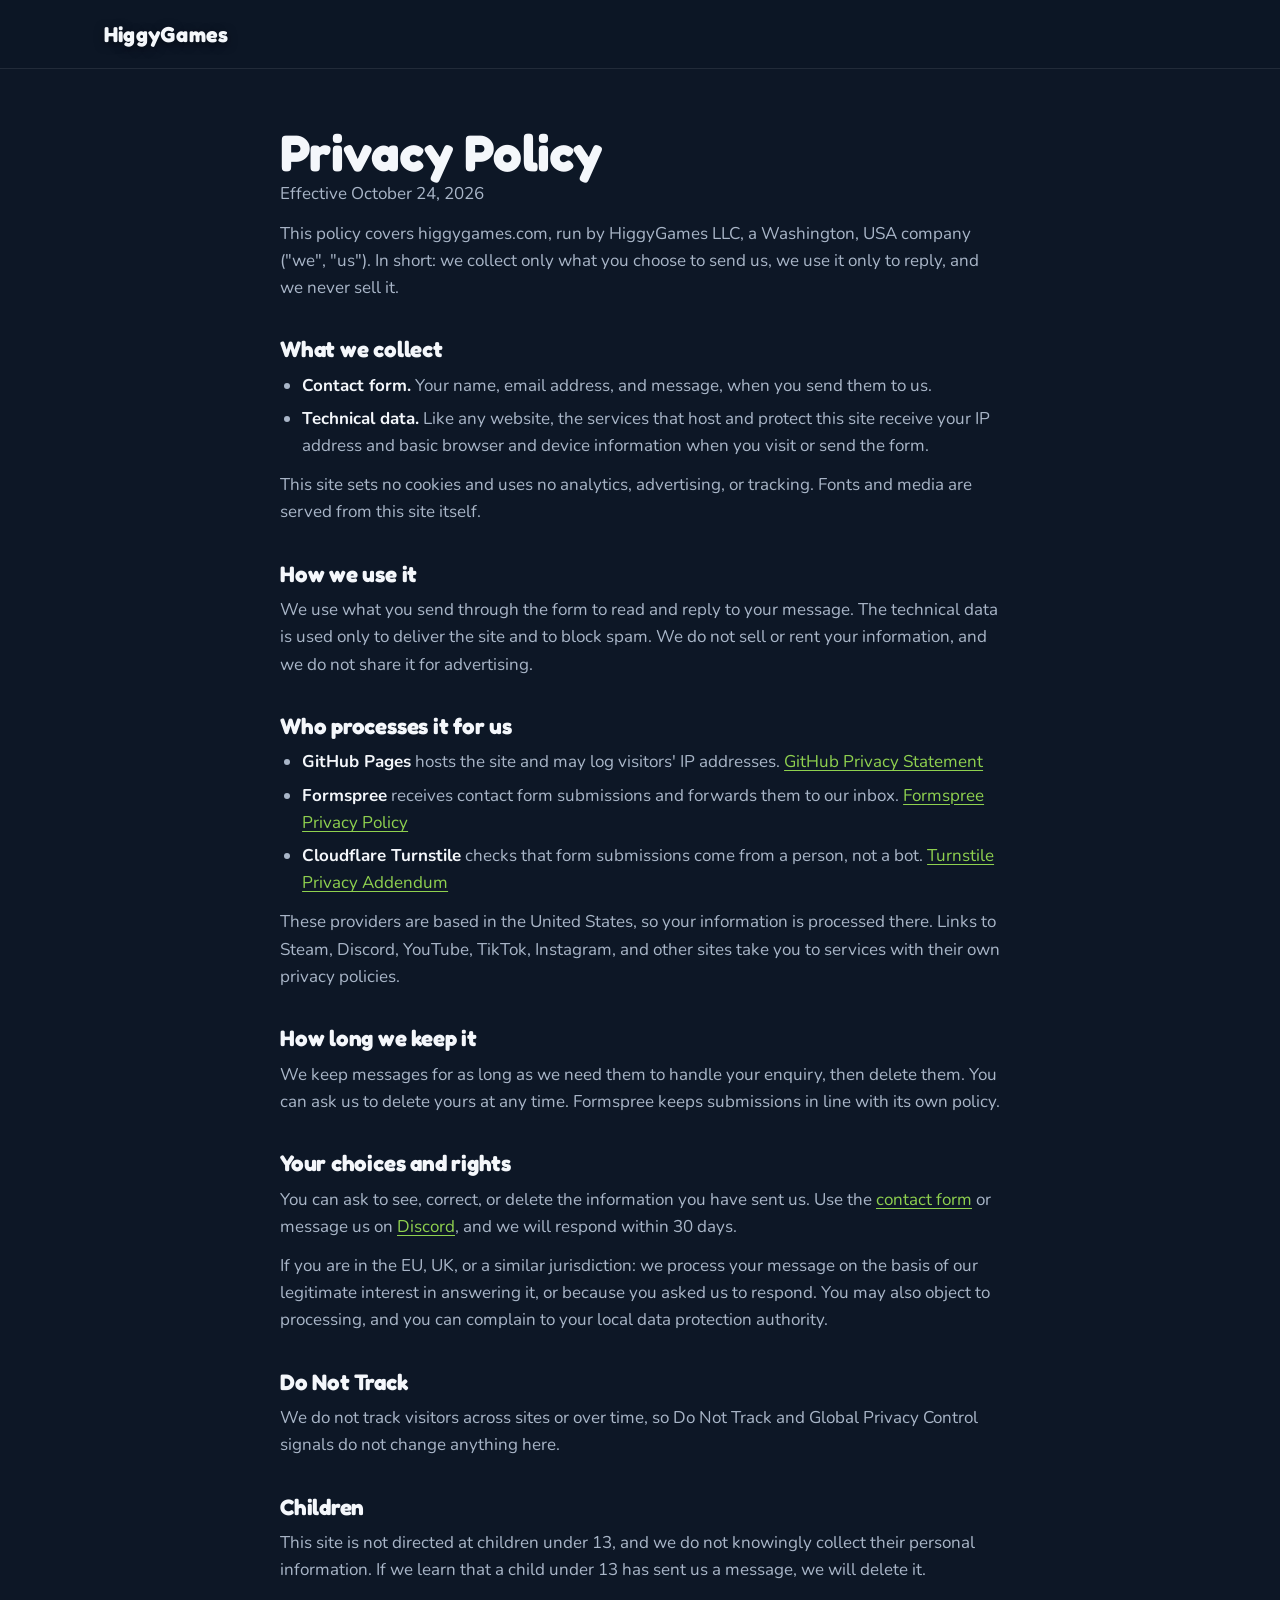
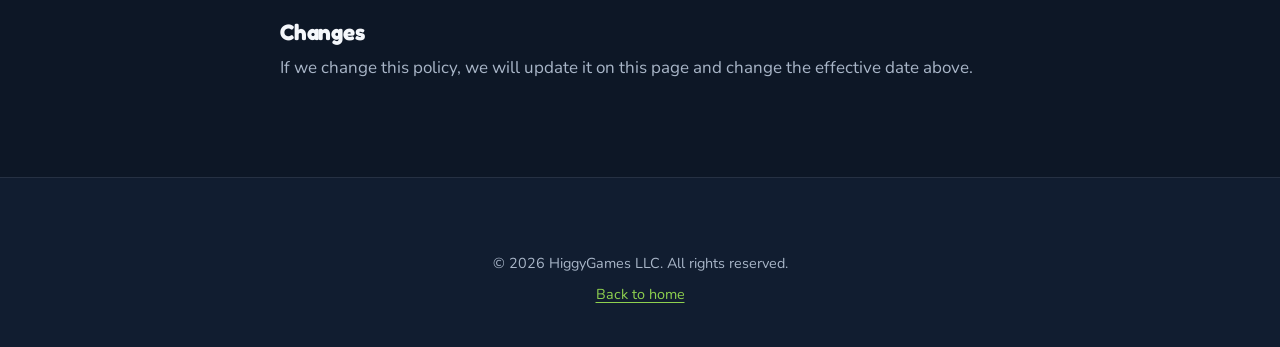
==== privacy.html @ 45ebd73a "Add privacy policy page; self-host fonts; add hero pause button" ====
<!DOCTYPE html>
<html lang="en">
<head>
	<meta charset="utf-8">
	<meta name="viewport" content="width=device-width, initial-scale=1">
	<meta name="color-scheme" content="dark">
	<title>Privacy Policy · HiggyGames</title>
	<meta name="description" content="How HiggyGames LLC handles the information you share through higgygames.com.">
	<link rel="icon" type="image/png" href="assets/images/favicon.png">
	<link rel="apple-touch-icon" href="assets/images/apple-touch-icon.png">
	<link rel="stylesheet" href="css/style.css?v=9">
</head>
<body>

	<a class="skip-link" href="#policy">Skip to content</a>

	<header class="topbar is-solid">
		<div class="topbar__inner">
			<a class="wordmark" href="./" aria-label="HiggyGames home">
				<span>HiggyGames</span>
			</a>
		</div>
	</header>

	<main class="section legal" id="policy">
		<div class="section__inner section__inner--narrow">
			<h1>Privacy Policy</h1>
			<p>Effective October 24, 2026</p>

			<p>This policy covers higgygames.com, run by HiggyGames LLC, a Washington, USA company ("we", "us"). In short: we collect only what you choose to send us, we use it only to reply, and we never sell it.</p>

			<h2>What we collect</h2>
			<ul>
				<li><strong>Contact form.</strong> Your name, email address, and message, when you send them to us.</li>
				<li><strong>Technical data.</strong> Like any website, the services that host and protect this site receive your IP address and basic browser and device information when you visit or send the form.</li>
			</ul>
			<p>This site sets no cookies and uses no analytics, advertising, or tracking. Fonts and media are served from this site itself.</p>

			<h2>How we use it</h2>
			<p>We use what you send through the form to read and reply to your message. The technical data is used only to deliver the site and to block spam. We do not sell or rent your information, and we do not share it for advertising.</p>

			<h2>Who processes it for us</h2>
			<ul>
				<li><strong>GitHub Pages</strong> hosts the site and may log visitors' IP addresses. <a href="https://docs.github.com/en/site-policy/privacy-policies/github-general-privacy-statement">GitHub Privacy Statement</a></li>
				<li><strong>Formspree</strong> receives contact form submissions and forwards them to our inbox. <a href="https://formspree.io/legal/privacy-policy">Formspree Privacy Policy</a></li>
				<li><strong>Cloudflare Turnstile</strong> checks that form submissions come from a person, not a bot. <a href="https://www.cloudflare.com/turnstile-privacy-policy/">Turnstile Privacy Addendum</a></li>
			</ul>
			<p>These providers are based in the United States, so your information is processed there. Links to Steam, Discord, YouTube, TikTok, Instagram, and other sites take you to services with their own privacy policies.</p>

			<h2>How long we keep it</h2>
			<p>We keep messages for as long as we need them to handle your enquiry, then delete them. You can ask us to delete yours at any time. Formspree keeps submissions in line with its own policy.</p>

			<h2>Your choices and rights</h2>
			<p>You can ask to see, correct, or delete the information you have sent us. Use the <a href="./#contact">contact form</a> or message us on <a href="https://discord.gg/F5QmDP3Kx4">Discord</a>, and we will respond within 30 days.</p>
			<p>If you are in the EU, UK, or a similar jurisdiction: we process your message on the basis of our legitimate interest in answering it, or because you asked us to respond. You may also object to processing, and you can complain to your local data protection authority.</p>

			<h2>Do Not Track</h2>
			<p>We do not track visitors across sites or over time, so Do Not Track and Global Privacy Control signals do not change anything here.</p>

			<h2>Children</h2>
			<p>This site is not directed at children under 13, and we do not knowingly collect their personal information. If we learn that a child under 13 has sent us a message, we will delete it.</p>

			<h2>Changes</h2>
			<p>If we change this policy, we will update it on this page and change the effective date above.</p>
		</div>
	</main>

	<footer class="footer">
		<div class="footer__inner">
			<p class="footer__copy">&copy; 2026 HiggyGames LLC. All rights reserved.</p>
			<p class="footer__links"><a href="./">Back to home</a></p>
		</div>
	</footer>

</body>
</html>
---- css/style.css ----
/* ==========================================================================
   HiggyGames — site styles
   Palette pulled from the Disc-yphus screenshots: twilight-blue backdrop,
   watermelon-red accent, meadow-green secondary.
   ========================================================================== */

/* Self-hosted so visitors' IPs never go to Google. Variable fonts, Latin subset. */
@font-face { font-family: "Fredoka"; font-style: normal; font-weight: 300 700; font-display: swap; src: url("../assets/fonts/fredoka.woff2") format("woff2"); }
@font-face { font-family: "Nunito"; font-style: normal; font-weight: 200 1000; font-display: swap; src: url("../assets/fonts/nunito.woff2") format("woff2"); }
@font-face { font-family: "Nunito"; font-style: italic; font-weight: 200 1000; font-display: swap; src: url("../assets/fonts/nunito-italic.woff2") format("woff2"); }

:root {
	--bg: #0d1726;
	--bg-alt: #111d30;
	--surface: #172741;
	--line: rgba(255, 255, 255, 0.09);
	--text: #f4f7fb;
	--muted: #a9b6c8;
	--accent: #ff5470;
	--accent-strong: #ff2f52;
	--accent-2: #8fd14f;
	--sky: #5fc4ff;

	--font-display: "Fredoka", "Nunito", system-ui, sans-serif;
	--font-body: "Nunito", system-ui, -apple-system, "Segoe UI", sans-serif;

	--radius: 14px;
	--radius-lg: 22px;
	--shadow: 0 18px 50px rgba(0, 0, 0, 0.45);
	--topbar-h: 68px;
	--max: 1120px;
	--ease: cubic-bezier(0.22, 1, 0.36, 1);
}

/* ---------- Reset-ish ---------- */
*, *::before, *::after { box-sizing: border-box; }
html { scroll-behavior: smooth; -webkit-text-size-adjust: 100%; }
body {
	margin: 0;
	background: var(--bg);
	color: var(--text);
	font-family: var(--font-body);
	font-size: 17px;
	line-height: 1.6;
	overflow-x: hidden;
}
img, svg, video { display: block; max-width: 100%; }
a { color: inherit; }
h1, h2, h3 { font-family: var(--font-display); line-height: 1.1; margin: 0; letter-spacing: -0.01em; }
p { margin: 0; }
ul { margin: 0; padding: 0; list-style: none; }
button, input, textarea { font: inherit; color: inherit; }

.sr-only {
	position: absolute; width: 1px; height: 1px; padding: 0; margin: -1px;
	overflow: hidden; clip: rect(0 0 0 0); white-space: nowrap; border: 0;
}
.skip-link {
	position: absolute; top: -100px; left: 16px; z-index: 200;
	padding: 10px 14px; background: var(--accent); color: #fff; border-radius: 8px;
	text-decoration: none; font-weight: 700;
}
.skip-link:focus { top: 12px; }

/* ---------- Top bar ---------- */
.topbar {
	position: fixed; inset: 0 0 auto 0; z-index: 100;
	height: var(--topbar-h);
	transition: background 0.35s var(--ease), box-shadow 0.35s var(--ease), backdrop-filter 0.35s;
}
.topbar.is-solid {
	background: rgba(13, 23, 38, 0.82);
	backdrop-filter: blur(12px);
	-webkit-backdrop-filter: blur(12px);
	box-shadow: 0 1px 0 var(--line);
}
.topbar__inner {
	max-width: var(--max); height: 100%; margin: 0 auto; padding: 0 24px;
	display: flex; align-items: center; justify-content: space-between; gap: 16px;
}
.wordmark {
	display: inline-flex; align-items: center; gap: 10px;
	font-family: var(--font-display); font-weight: 700; font-size: 1.35rem;
	text-decoration: none; letter-spacing: 0.01em;
	text-shadow: 0 2px 10px rgba(0, 0, 0, 0.5);
}

.nav { display: flex; gap: 6px; }
.nav a {
	padding: 8px 14px; border-radius: 999px;
	text-decoration: none; font-weight: 700; font-size: 0.95rem;
	color: rgba(255, 255, 255, 0.85);
	text-shadow: 0 1px 6px rgba(0, 0, 0, 0.5);
	transition: background 0.2s, color 0.2s;
}
.nav a:hover { background: rgba(255, 255, 255, 0.1); color: #fff; }
.nav a.is-active { color: #fff; background: rgba(255, 84, 112, 0.22); }

.nav-toggle {
	display: none; flex-direction: column; justify-content: center; gap: 5px;
	width: 44px; height: 44px; padding: 0; border: 0; border-radius: 10px;
	background: rgba(255, 255, 255, 0.08); cursor: pointer;
}
.nav-toggle span {
	display: block; width: 22px; height: 2px; margin: 0 auto; background: #fff; border-radius: 2px;
	transition: transform 0.25s var(--ease), opacity 0.2s;
}
.nav-toggle[aria-expanded="true"] span:nth-child(1) { transform: translateY(7px) rotate(45deg); }
.nav-toggle[aria-expanded="true"] span:nth-child(2) { opacity: 0; }
.nav-toggle[aria-expanded="true"] span:nth-child(3) { transform: translateY(-7px) rotate(-45deg); }

/* ---------- Buttons ---------- */
.btn {
	display: inline-flex; align-items: center; justify-content: center; gap: 10px;
	min-height: 50px; padding: 0 26px; border-radius: 999px;
	font-family: var(--font-display); font-weight: 600; font-size: 1.05rem; letter-spacing: 0.01em;
	text-decoration: none; cursor: pointer; border: 2px solid transparent;
	transition: transform 0.2s var(--ease), background 0.2s, border-color 0.2s, box-shadow 0.2s;
}
.btn svg { width: 22px; height: 22px; fill: currentColor; }
.btn:hover { transform: translateY(-2px); }
.btn:active { transform: translateY(0); }
.btn--primary {
	background: var(--accent); color: #fff;
	box-shadow: 0 10px 30px rgba(255, 84, 112, 0.35);
}
.btn--primary:hover { background: var(--accent-strong); box-shadow: 0 14px 34px rgba(255, 84, 112, 0.45); }
/* "Coming soon..." bubble shown at the pointer when an unset Steam button is clicked (js/main.js). */
.coming-soon {
	position: fixed;
	z-index: 1000;
	transform: translate(-50%, -140%);
	padding: 6px 14px;
	border-radius: 999px;
	border: 1px solid var(--line);
	background: var(--surface);
	color: var(--text);
	font-weight: 700;
	font-size: 0.9rem;
	white-space: nowrap;
	box-shadow: var(--shadow);
	pointer-events: none;
	animation: coming-soon 1.4s var(--ease) forwards;
}
@keyframes coming-soon {
	0% { opacity: 0; }
	15%, 70% { opacity: 1; }
	100% { opacity: 0; }
}

/* Steam-branded call to action: Steam's navy gradient with its light-blue glow. */
.btn--steam {
	padding-left: 18px; gap: 12px;
	background: linear-gradient(160deg, #2a475e 0%, #1b2838 60%, #171a21 100%); color: #fff;
	border-color: rgba(102, 192, 244, 0.35);
	box-shadow: 0 10px 30px rgba(0, 0, 0, 0.4);
}
.btn--steam svg { width: 32px; height: 32px; }
.btn--steam:hover {
	background: linear-gradient(160deg, #35597a 0%, #22334a 60%, #1b2838 100%);
	border-color: rgba(102, 192, 244, 0.7);
	box-shadow: 0 14px 34px rgba(102, 192, 244, 0.25);
}
.btn--ghost {
	background: rgba(255, 255, 255, 0.08); color: #fff;
	border-color: rgba(255, 255, 255, 0.28);
	backdrop-filter: blur(6px); -webkit-backdrop-filter: blur(6px);
}
.btn--ghost:hover { background: rgba(255, 255, 255, 0.16); border-color: rgba(255, 255, 255, 0.5); }

.icon-btn {
	display: inline-flex; align-items: center; justify-content: center;
	width: 46px; height: 46px; border-radius: 26%;
	background: #fff; color: var(--bg);
	box-shadow: 0 6px 18px rgba(0, 0, 0, 0.35);
	transition: transform 0.2s var(--ease);
}
.icon-btn svg { width: 26px; height: 26px; fill: currentColor; }
.icon-btn:hover { transform: scale(1.08); }

/* ---------- Hero ---------- */
.hero {
	position: relative; isolation: isolate;
	min-height: 100vh; min-height: 100svh;
	display: grid; place-items: center;
	padding: calc(var(--topbar-h) + 40px) 24px 96px;
	text-align: center; overflow: hidden;
}
.hero__media {
	position: absolute; inset: 0; z-index: -2;
	background: var(--bg) url("../assets/images/hero.jpg") center 45% / cover no-repeat;
	animation: hero-drift 28s ease-in-out infinite alternate;
	transform-origin: 45% 60%;
}
.hero__video { position: absolute; inset: 0; width: 100%; height: 100%; object-fit: cover; }
.hero::after {
	/* Legibility overlay: darkens the top for the nav, fades into the page colour at the bottom. */
	content: ""; position: absolute; inset: 0; z-index: -1; pointer-events: none;
	background:
		linear-gradient(to bottom, rgba(13, 23, 38, 0.55) 0%, rgba(13, 23, 38, 0.05) 30%, rgba(13, 23, 38, 0.15) 60%, var(--bg) 100%),
		radial-gradient(60% 50% at 50% 55%, rgba(0, 0, 0, 0.35), transparent 70%);
}
@keyframes hero-drift {
	from { transform: scale(1); }
	to   { transform: scale(1.08); }
}

.hero__content { max-width: 820px; }
.hero__eyebrow {
	display: inline-block; margin-bottom: 18px; padding: 6px 14px; border-radius: 999px;
	background: rgba(13, 23, 38, 0.55); border: 1px solid rgba(255, 255, 255, 0.2);
	font-weight: 700; font-size: 0.8rem; letter-spacing: 0.14em; text-transform: uppercase;
	backdrop-filter: blur(6px); -webkit-backdrop-filter: blur(6px);
}
.hero__title {
	font-size: clamp(3.4rem, 11vw, 7.5rem); font-weight: 700; letter-spacing: -0.03em;
	color: #fff; text-shadow: 0 4px 0 rgba(0, 0, 0, 0.12), 0 12px 40px rgba(0, 0, 0, 0.55);
}
.hero__tagline {
	margin-top: 14px; font-size: clamp(1.1rem, 2.4vw, 1.45rem); font-weight: 600;
	color: rgba(255, 255, 255, 0.95); text-shadow: 0 2px 14px rgba(0, 0, 0, 0.6);
}
.hero__actions { display: flex; flex-wrap: wrap; justify-content: center; gap: 14px; margin-top: 34px; }

.hero__scroll {
	position: absolute; bottom: 28px; left: 50%; transform: translateX(-50%);
	width: 28px; height: 46px; border: 2px solid rgba(255, 255, 255, 0.55); border-radius: 999px;
	display: grid; justify-content: center; align-content: start; padding-top: 8px;
}
.hero__scroll span {
	width: 4px; height: 8px; border-radius: 2px; background: #fff;
	animation: scroll-hint 1.8s ease-in-out infinite;
}
/* Pause/play for the moving background (WCAG 2.2.2). */
.hero__pause {
	position: absolute; right: 20px; bottom: 28px;
	display: grid; place-items: center; width: 44px; height: 44px; padding: 0;
	border: 1px solid rgba(255, 255, 255, 0.3); border-radius: 50%;
	background: rgba(13, 23, 38, 0.55); color: #fff; cursor: pointer;
	backdrop-filter: blur(6px); -webkit-backdrop-filter: blur(6px);
}
.hero__pause svg { width: 18px; height: 18px; fill: currentColor; }
.hero__pause .icon-play, .hero.is-paused .hero__pause .icon-pause { display: none; }
.hero.is-paused .hero__pause .icon-play { display: block; }
.hero.is-paused .hero__media { animation-play-state: paused; }

@keyframes scroll-hint {
	0%   { transform: translateY(0); opacity: 1; }
	70%  { transform: translateY(16px); opacity: 0; }
	100% { transform: translateY(0); opacity: 0; }
}

/* ---------- Sections ---------- */
.section { padding: 96px 24px; scroll-margin-top: var(--topbar-h); }
.section--alt { background: var(--bg-alt); border-top: 1px solid var(--line); border-bottom: 1px solid var(--line); }
.section__inner { max-width: var(--max); margin: 0 auto; }
.section__inner--narrow { max-width: 720px; }
.section__head { text-align: center; margin-bottom: 48px; }
.section__head h2 {
	font-size: clamp(2.2rem, 5vw, 3.2rem); font-weight: 700;
	position: relative; display: inline-block; padding-bottom: 14px;
}
.section__head h2::after {
	content: ""; position: absolute; left: 50%; bottom: 0; width: 56px; height: 4px; border-radius: 2px;
	transform: translateX(-50%);
	background: linear-gradient(90deg, var(--accent), var(--accent-2));
}
.section__head p { margin-top: 12px; color: var(--muted); font-size: 1.1rem; }

/* ---------- Games ---------- */
.games { display: grid; gap: 32px; }
.game {
	display: grid; grid-template-columns: 1.15fr 1fr; gap: 0;
	background: var(--surface); border: 1px solid var(--line); border-radius: var(--radius-lg);
	overflow: hidden; box-shadow: var(--shadow);
}
.game__media { display: block; position: relative; overflow: hidden; background: #000; }
.game__media img {
	width: 100%; height: 100%; object-fit: cover; aspect-ratio: 16 / 9;
	transition: transform 0.6s var(--ease);
}
.game__media:hover img { transform: scale(1.04); }
.game__body { padding: 36px; display: flex; flex-direction: column; gap: 14px; justify-content: center; }
.game__title { font-size: 2rem; font-weight: 700; }
.game__meta { color: var(--accent-2); font-weight: 700; font-size: 0.9rem; letter-spacing: 0.04em; text-transform: uppercase; }
.game__desc { color: var(--muted); }
.game__pills { display: flex; flex-wrap: wrap; gap: 8px; }
.game__pills li {
	padding: 6px 12px; border-radius: 999px; font-size: 0.85rem; font-weight: 700;
	background: rgba(255, 255, 255, 0.06); border: 1px solid var(--line);
}
.game__links { display: flex; gap: 12px; margin-top: 6px; }

/* ---------- About ---------- */
.about__blurb {
	max-width: 640px; margin: -16px auto 48px; text-align: center;
	font-size: 1.15rem; color: var(--muted);
}
.team { display: flex; flex-wrap: wrap; justify-content: center; gap: 40px; }
.member { text-align: center; width: 260px; }
.member__photo {
	width: 200px; height: 200px; margin: 0 auto 18px; border-radius: 50%; object-fit: cover;
	border: 4px solid var(--surface); box-shadow: 0 0 0 3px var(--accent), var(--shadow);
}
.member__name { font-size: 1.4rem; font-weight: 600; }
.member__role { color: var(--muted); margin-top: 4px; font-weight: 600; }

/* ---------- Contact ---------- */
.section__head p a { color: var(--accent-2); text-underline-offset: 3px; }
.section__head p a:hover { color: var(--text); }
.form { display: grid; gap: 14px; }
.cf-turnstile:empty { display: none; } /* no gap until the Turnstile widget has rendered */
.form__row { display: grid; grid-template-columns: 1fr 1fr; gap: 14px; }
.form input, .form textarea {
	width: 100%; padding: 14px 16px; border-radius: var(--radius);
	background: var(--surface); border: 1px solid var(--line); color: var(--text);
	transition: border-color 0.2s, box-shadow 0.2s;
}
.form textarea { resize: vertical; min-height: 150px; }
.form input::placeholder, .form textarea::placeholder { color: rgba(169, 182, 200, 0.8); }
.form input:focus, .form textarea:focus {
	outline: none; border-color: var(--accent);
	box-shadow: 0 0 0 4px rgba(255, 84, 112, 0.2);
}
.form__actions { display: flex; align-items: center; flex-wrap: wrap; gap: 16px; margin-top: 4px; }
.form__status { color: var(--muted); font-weight: 600; min-height: 1.5em; }
.form__status.is-ok { color: var(--accent-2); }
.form__status.is-error { color: var(--accent); }
.form__note { color: var(--muted); font-size: 0.9rem; }
.form__note a, .footer__links a, .legal a { color: var(--accent-2); text-underline-offset: 3px; }

/* ---------- Privacy page ---------- */
.legal { padding-top: calc(var(--topbar-h) + 56px); }
.legal h1 { font-size: clamp(2.2rem, 5vw, 3.2rem); }
.legal h2 { font-size: 1.4rem; margin: 36px 0 10px; }
.legal p, .legal li { color: var(--muted); }
.legal p + p, .legal p + ul, .legal ul + p { margin-top: 12px; }
.legal ul { list-style: disc; padding-left: 1.3em; }
.legal li + li { margin-top: 6px; }
.legal strong { color: var(--text); }

/* ---------- Footer ---------- */
.footer { border-top: 1px solid var(--line); padding: 48px 24px 40px; background: var(--bg-alt); }
.footer__inner { max-width: var(--max); margin: 0 auto; text-align: center; }
.socials { display: flex; flex-wrap: wrap; justify-content: center; gap: 14px; }
.socials a {
	display: inline-flex; align-items: center; justify-content: center;
	width: 52px; height: 52px; border-radius: 26%;
	background: #fff; color: var(--bg);
	box-shadow: 0 6px 18px rgba(0, 0, 0, 0.35);
	transition: transform 0.2s var(--ease);
}
.socials a svg { width: 30px; height: 30px; fill: currentColor; }
.socials a:hover { transform: translateY(-3px) scale(1.06); }

/* App-icon style: official brand colour as the tile, white glyph on top.
   Applies to the footer row and the game-card Steam button. */
.socials a[data-brand], .icon-btn[data-brand] { color: #fff; }
.socials a[data-brand="steam"],     .icon-btn[data-brand="steam"]     { background: linear-gradient(160deg, #2a475e 0%, #1b2838 60%, #171a21 100%); }
.socials a[data-brand="youtube"],   .icon-btn[data-brand="youtube"]   { background: #fff; color: #ff0000; } /* red logo (with its own play cut-out) on white */
.socials a[data-brand="tiktok"],    .icon-btn[data-brand="tiktok"]    { background: #010101; }
.socials a[data-brand="instagram"], .icon-btn[data-brand="instagram"] { background: radial-gradient(circle at 30% 107%, #fdf497 0%, #fdf497 5%, #fd5949 45%, #d6249f 60%, #285aeb 90%); }
.socials a[data-brand="x"],         .icon-btn[data-brand="x"]         { background: #000000; }
.socials a[data-brand="bluesky"],   .icon-btn[data-brand="bluesky"]   { background: #1185fe; }
.socials a[data-brand="discord"],   .icon-btn[data-brand="discord"]   { background: #5865f2; }
/* TikTok's glyph carries its own cyan/red offset layers. */
.socials a[data-brand="tiktok"] .tt-cyan, .icon-btn[data-brand="tiktok"] .tt-cyan { fill: #25f4ee; }
.socials a[data-brand="tiktok"] .tt-red,  .icon-btn[data-brand="tiktok"] .tt-red  { fill: #fe2c55; }
.socials li[hidden] { display: none; }
/* Compact copy in the top bar; auto margin keeps it next to the wordmark. */
.socials--top { flex-wrap: nowrap; gap: 8px; margin-right: auto; }
.socials--top a { width: 32px; height: 32px; box-shadow: 0 2px 8px rgba(0, 0, 0, 0.35); }
.socials--top a svg { width: 18px; height: 18px; }
.socials--top a:hover { transform: translateY(-2px) scale(1.06); }
.footer__copy { margin-top: 26px; color: var(--muted); font-size: 0.9rem; }
.footer__links { margin-top: 8px; font-size: 0.9rem; }

/* ---------- Reveal on scroll ---------- */
.reveal { opacity: 0; transform: translateY(22px); transition: opacity 0.8s var(--ease), transform 0.8s var(--ease); }
.reveal.is-visible { opacity: 1; transform: none; }

/* ---------- Focus ---------- */
:focus-visible { outline: 3px solid var(--sky); outline-offset: 3px; }

/* ---------- Responsive ---------- */
@media (max-width: 900px) {
	.game { grid-template-columns: 1fr; }
	.game__body { padding: 28px; }
}

@media (max-width: 720px) {
	body { font-size: 16px; }
	.hero__media { background-image: url("../assets/images/hero-mobile.jpg"); background-position: center; }
	.section { padding: 72px 20px; }
	.form__row { grid-template-columns: 1fr; }

	.nav-toggle { display: flex; }
	.nav {
		position: fixed; top: var(--topbar-h); right: 16px; left: 16px;
		flex-direction: column; gap: 4px; padding: 10px;
		background: rgba(13, 23, 38, 0.96); border: 1px solid var(--line); border-radius: var(--radius);
		box-shadow: var(--shadow);
		transform: translateY(-8px); opacity: 0; visibility: hidden;
		transition: transform 0.25s var(--ease), opacity 0.25s, visibility 0.25s;
	}
	.nav.is-open { transform: none; opacity: 1; visibility: visible; }
	.nav a { padding: 14px 16px; text-align: center; font-size: 1.05rem; }
	.socials--top { gap: 6px; }
	.socials--top a { width: 28px; height: 28px; }
	.socials--top a svg { width: 16px; height: 16px; }
}

@media (prefers-reduced-motion: reduce) {
	html { scroll-behavior: auto; }
	.hero__media, .hero__scroll span { animation: none; }
	.hero__pause { display: none; } /* nothing moves, so nothing to pause */
	.reveal { opacity: 1; transform: none; transition: none; }
	.btn, .icon-btn, .socials a, .game__media img { transition: none; }
}
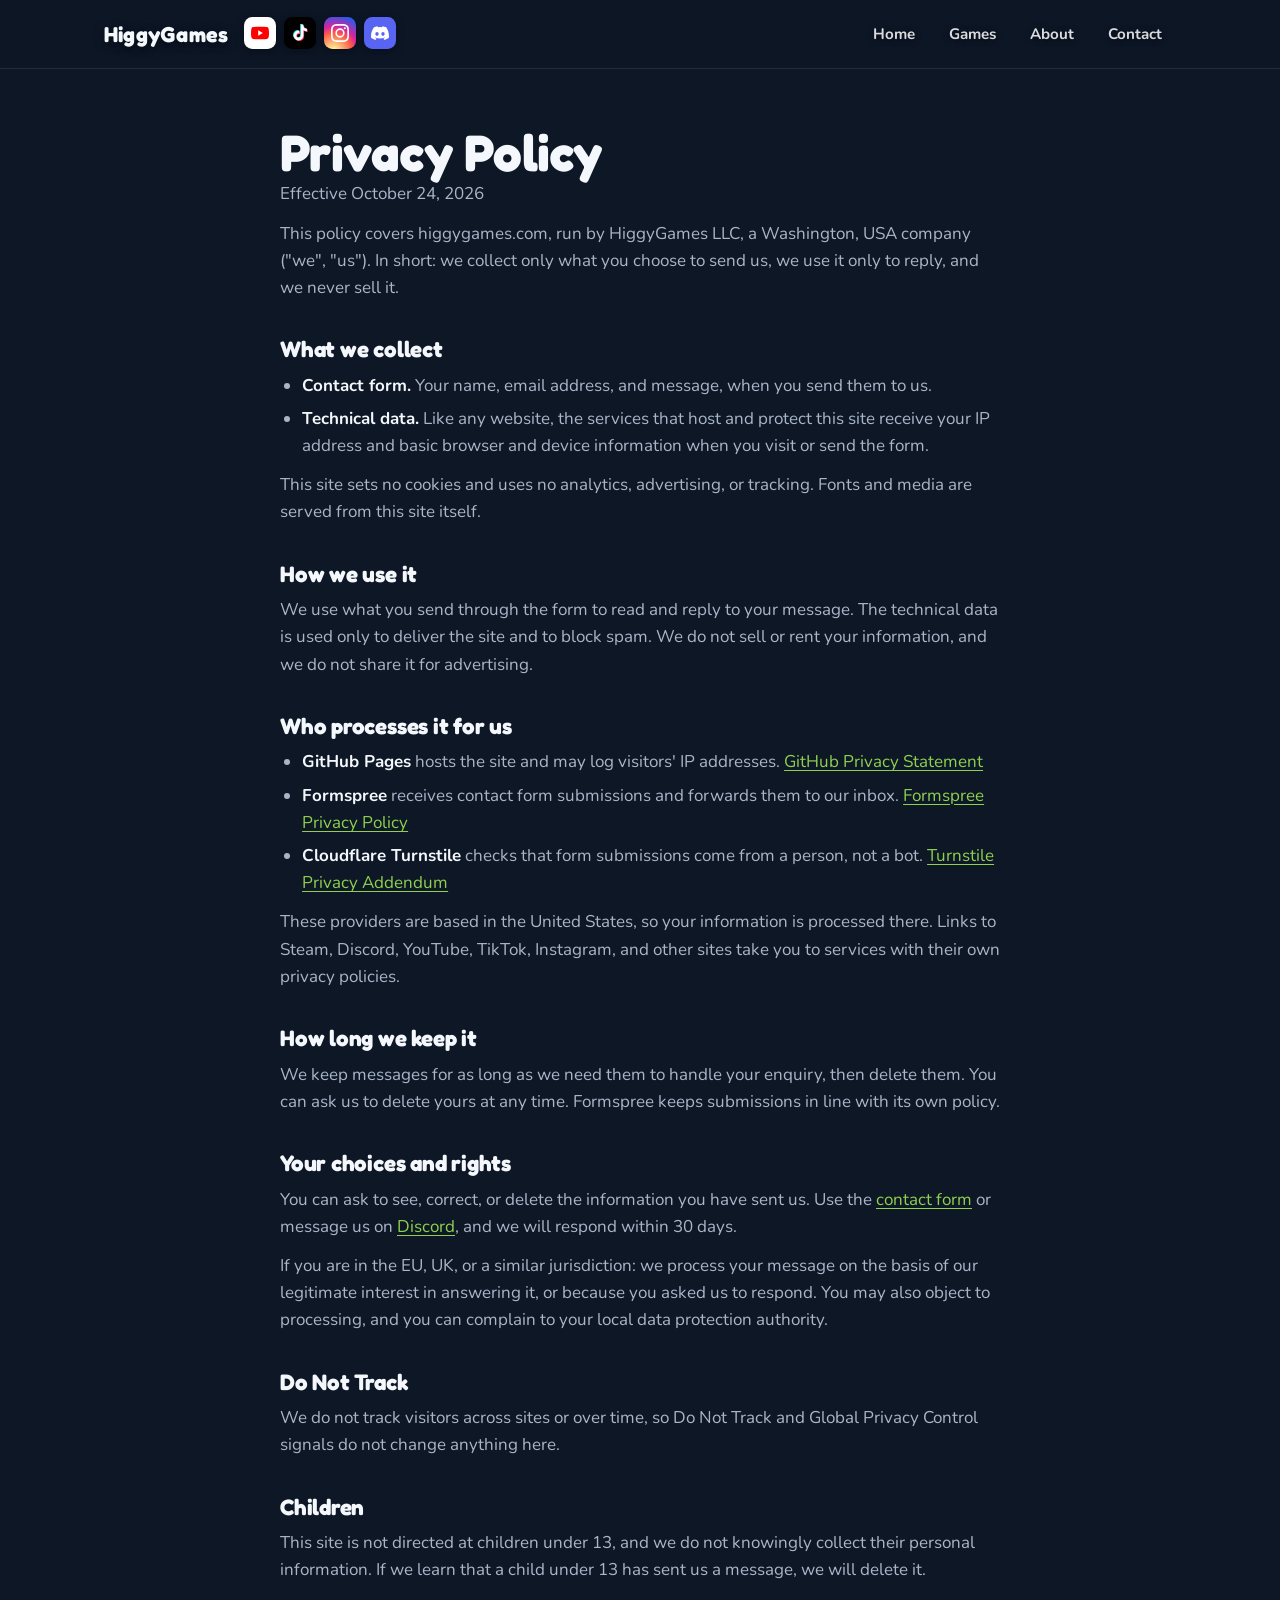
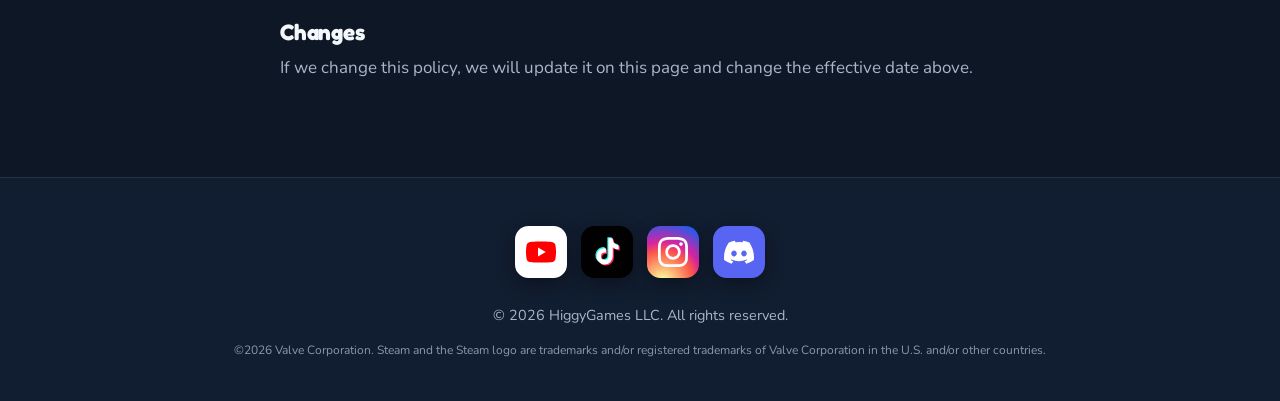
==== commit c1a83399: "Play announce trailer in the hero; add Valve trademark notice; new favicon, Steam logo and game art " ====
--- a/privacy.html
+++ b/privacy.html
@@ -8,17 +8,28 @@
 	<meta name="description" content="How HiggyGames LLC handles the information you share through higgygames.com.">
 	<link rel="icon" type="image/png" href="assets/images/favicon.png">
 	<link rel="apple-touch-icon" href="assets/images/apple-touch-icon.png">
-	<link rel="stylesheet" href="css/style.css?v=9">
+	<link rel="stylesheet" href="css/style.css?v=16">
 </head>
 <body>
 
 	<a class="skip-link" href="#policy">Skip to content</a>
 
-	<header class="topbar is-solid">
+	<header class="topbar is-solid" id="topbar">
 		<div class="topbar__inner">
-			<a class="wordmark" href="./" aria-label="HiggyGames home">
+			<a class="wordmark" href="./#home" aria-label="HiggyGames home">
 				<span>HiggyGames</span>
 			</a>
+
+			<button class="nav-toggle" id="navToggle" aria-expanded="false" aria-controls="siteNav" aria-label="Open menu">
+				<span></span><span></span><span></span>
+			</button>
+
+			<nav class="nav" id="siteNav" aria-label="Primary">
+				<a href="./#home">Home</a>
+				<a href="./#games">Games</a>
+				<a href="./#about">About</a>
+				<a href="./#contact">Contact</a>
+			</nav>
 		</div>
 	</header>
 
@@ -67,10 +78,34 @@
 
 	<footer class="footer">
 		<div class="footer__inner">
+			<ul class="socials" aria-label="Social media">
+				<li><a href="#" data-external data-brand="steam" aria-label="Steam" title="Steam">
+					<img src="assets/images/steam-logo.svg" alt="">
+				</a></li>
+				<li><a href="https://www.youtube.com/@HiggyGamesLLC" data-external data-brand="youtube" aria-label="YouTube" title="YouTube">
+					<svg viewBox="0 0 24 24" aria-hidden="true"><path d="M23.5 6.2a3 3 0 0 0-2.1-2.1C19.5 3.6 12 3.6 12 3.6s-7.5 0-9.4.5A3 3 0 0 0 .5 6.2 31 31 0 0 0 0 12a31 31 0 0 0 .5 5.8 3 3 0 0 0 2.1 2.1c1.9.5 9.4.5 9.4.5s7.5 0 9.4-.5a3 3 0 0 0 2.1-2.1A31 31 0 0 0 24 12a31 31 0 0 0-.5-5.8ZM9.6 15.6V8.4l6.2 3.6-6.2 3.6Z"/></svg>
+				</a></li>
+				<li><a href="https://www.tiktok.com/@higgygames" data-external data-brand="tiktok" aria-label="TikTok" title="TikTok">
+					<svg viewBox="0 0 24 24" aria-hidden="true"><path class="tt-cyan" transform="translate(-0.9 -0.9)" d="M16.6 1h-3.4v14.4a3 3 0 1 1-3-3c.3 0 .6 0 .9.1V9a6.5 6.5 0 1 0 5.5 6.4V8.3a8 8 0 0 0 4.7 1.5V6.4a4.7 4.7 0 0 1-4.7-4.7V1Z"/><path class="tt-red" transform="translate(0.9 0.9)" d="M16.6 1h-3.4v14.4a3 3 0 1 1-3-3c.3 0 .6 0 .9.1V9a6.5 6.5 0 1 0 5.5 6.4V8.3a8 8 0 0 0 4.7 1.5V6.4a4.7 4.7 0 0 1-4.7-4.7V1Z"/><path d="M16.6 1h-3.4v14.4a3 3 0 1 1-3-3c.3 0 .6 0 .9.1V9a6.5 6.5 0 1 0 5.5 6.4V8.3a8 8 0 0 0 4.7 1.5V6.4a4.7 4.7 0 0 1-4.7-4.7V1Z"/></svg>
+				</a></li>
+				<li><a href="https://www.instagram.com/higgygames/" data-external data-brand="instagram" aria-label="Instagram" title="Instagram">
+					<svg viewBox="0 0 24 24" aria-hidden="true"><path d="M12 2.2c3.2 0 3.6 0 4.8.1 3.3.1 4.8 1.7 4.9 4.9.1 1.3.1 1.6.1 4.8s0 3.6-.1 4.8c-.1 3.2-1.7 4.8-4.9 4.9-1.3.1-1.6.1-4.8.1s-3.6 0-4.8-.1c-3.3-.1-4.8-1.7-4.9-4.9C2.2 15.6 2.2 15.2 2.2 12s0-3.6.1-4.8C2.4 3.9 4 2.4 7.2 2.3c1.3-.1 1.6-.1 4.8-.1ZM12 0C8.7 0 8.3 0 7.1.1 2.7.3.3 2.7.1 7.1 0 8.3 0 8.7 0 12s0 3.7.1 4.9c.2 4.4 2.6 6.8 7 7 1.2.1 1.6.1 4.9.1s3.7 0 4.9-.1c4.4-.2 6.8-2.6 7-7 .1-1.2.1-1.6.1-4.9s0-3.7-.1-4.9c-.2-4.4-2.6-6.8-7-7C15.7 0 15.3 0 12 0Zm0 5.8a6.2 6.2 0 1 0 0 12.4 6.2 6.2 0 0 0 0-12.4ZM12 16a4 4 0 1 1 0-8 4 4 0 0 1 0 8Zm6.4-11.8a1.4 1.4 0 1 0 0 2.9 1.4 1.4 0 0 0 0-2.9Z"/></svg>
+				</a></li>
+				<li><a href="#" data-external data-brand="x" aria-label="X" title="X">
+					<svg viewBox="0 0 24 24" aria-hidden="true"><path d="M18.2 2h3.4l-7.4 8.5L23 22h-6.8l-5.3-7-6.1 7H1.4l7.9-9.1L1 2h7l4.8 6.4L18.2 2Zm-1.2 18h1.9L7.1 3.9H5.1L17 20Z"/></svg>
+				</a></li>
+				<li><a href="#" data-external data-brand="bluesky" aria-label="Bluesky" title="Bluesky">
+					<svg viewBox="0 0 24 24" aria-hidden="true"><path d="M5.2 3.1C8 5.2 11 9.4 12 11.7c1-2.3 4-6.5 6.8-8.6 2-1.5 5.2-2.7 5.2 1 0 .8-.4 6.3-.7 7.2-.9 3.1-4.1 3.9-7 3.4 5 .9 6.3 3.7 3.5 6.6-5.2 5.5-7.5-1.4-7.8-3.2-.3 1.8-2.6 8.7-7.8 3.2-2.8-2.9-1.5-5.7 3.5-6.6-2.9.5-6.1-.3-7-3.4C.4 10.4 0 4.9 0 4.1c0-3.7 3.2-2.5 5.2-1Z"/></svg>
+				</a></li>
+				<li><a href="https://discord.gg/F5QmDP3Kx4" data-external data-brand="discord" aria-label="Discord" title="Discord">
+					<svg viewBox="0 0 24 24" aria-hidden="true"><path d="M20.3 4.4A19.8 19.8 0 0 0 15.4 3l-.6 1.2a18.3 18.3 0 0 0-5.5 0L8.6 3a19.7 19.7 0 0 0-4.9 1.5C.5 9.2-.3 13.8.1 18.4a20 20 0 0 0 6 3l1.3-2a12.9 12.9 0 0 1-2-1l.5-.4a14.2 14.2 0 0 0 12.2 0l.5.4c-.7.4-1.4.7-2.1 1l1.3 2a19.9 19.9 0 0 0 6.1-3c.5-5.3-.9-9.9-3.6-14ZM8 15.6c-1.2 0-2.2-1.1-2.2-2.4S6.8 10.8 8 10.8s2.2 1.1 2.2 2.4-1 2.4-2.2 2.4Zm8 0c-1.2 0-2.2-1.1-2.2-2.4s1-2.4 2.2-2.4 2.2 1.1 2.2 2.4-1 2.4-2.2 2.4Z"/></svg>
+				</a></li>
+			</ul>
 			<p class="footer__copy">&copy; 2026 HiggyGames LLC. All rights reserved.</p>
-			<p class="footer__links"><a href="./">Back to home</a></p>
+			<p class="footer__legal">&copy;2026 Valve Corporation. Steam and the Steam logo are trademarks and/or registered trademarks of Valve Corporation in the U.S. and/or other countries.</p>
 		</div>
 	</footer>
 
+	<script src="js/main.js?v=9"></script>
 </body>
 </html>
--- a/css/style.css
+++ b/css/style.css
@@ -155,7 +155,7 @@
 	border-color: rgba(102, 192, 244, 0.35);
 	box-shadow: 0 10px 30px rgba(0, 0, 0, 0.4);
 }
-.btn--steam svg { width: 32px; height: 32px; }
+.btn--steam img { width: 32px; height: 32px; }
 .btn--steam:hover {
 	background: linear-gradient(160deg, #35597a 0%, #22334a 60%, #1b2838 100%);
 	border-color: rgba(102, 192, 244, 0.7);
@@ -168,21 +168,12 @@
 }
 .btn--ghost:hover { background: rgba(255, 255, 255, 0.16); border-color: rgba(255, 255, 255, 0.5); }
 
-.icon-btn {
-	display: inline-flex; align-items: center; justify-content: center;
-	width: 46px; height: 46px; border-radius: 26%;
-	background: #fff; color: var(--bg);
-	box-shadow: 0 6px 18px rgba(0, 0, 0, 0.35);
-	transition: transform 0.2s var(--ease);
-}
-.icon-btn svg { width: 26px; height: 26px; fill: currentColor; }
-.icon-btn:hover { transform: scale(1.08); }
 
 /* ---------- Hero ---------- */
 .hero {
 	position: relative; isolation: isolate;
 	min-height: 100vh; min-height: 100svh;
-	display: grid; place-items: center;
+	display: grid; place-items: start center; /* content sits up top so the trailer stays visible */
 	padding: calc(var(--topbar-h) + 40px) 24px 96px;
 	text-align: center; overflow: hidden;
 }
@@ -198,7 +189,7 @@
 	content: ""; position: absolute; inset: 0; z-index: -1; pointer-events: none;
 	background:
 		linear-gradient(to bottom, rgba(13, 23, 38, 0.55) 0%, rgba(13, 23, 38, 0.05) 30%, rgba(13, 23, 38, 0.15) 60%, var(--bg) 100%),
-		radial-gradient(60% 50% at 50% 55%, rgba(0, 0, 0, 0.35), transparent 70%);
+		radial-gradient(60% 45% at 50% 25%, rgba(0, 0, 0, 0.35), transparent 70%);
 }
 @keyframes hero-drift {
 	from { transform: scale(1); }
@@ -206,19 +197,9 @@
 }
 
 .hero__content { max-width: 820px; }
-.hero__eyebrow {
-	display: inline-block; margin-bottom: 18px; padding: 6px 14px; border-radius: 999px;
-	background: rgba(13, 23, 38, 0.55); border: 1px solid rgba(255, 255, 255, 0.2);
-	font-weight: 700; font-size: 0.8rem; letter-spacing: 0.14em; text-transform: uppercase;
-	backdrop-filter: blur(6px); -webkit-backdrop-filter: blur(6px);
-}
 .hero__title {
 	font-size: clamp(3.4rem, 11vw, 7.5rem); font-weight: 700; letter-spacing: -0.03em;
 	color: #fff; text-shadow: 0 4px 0 rgba(0, 0, 0, 0.12), 0 12px 40px rgba(0, 0, 0, 0.55);
-}
-.hero__tagline {
-	margin-top: 14px; font-size: clamp(1.1rem, 2.4vw, 1.45rem); font-weight: 600;
-	color: rgba(255, 255, 255, 0.95); text-shadow: 0 2px 14px rgba(0, 0, 0, 0.6);
 }
 .hero__actions { display: flex; flex-wrap: wrap; justify-content: center; gap: 14px; margin-top: 34px; }
 
@@ -270,26 +251,21 @@
 /* ---------- Games ---------- */
 .games { display: grid; gap: 32px; }
 .game {
-	display: grid; grid-template-columns: 1.15fr 1fr; gap: 0;
+	display: grid; gap: 0; /* image on top, text below: shows the whole capsule */
+	text-decoration: none; /* the whole card is the Steam link */
 	background: var(--surface); border: 1px solid var(--line); border-radius: var(--radius-lg);
 	overflow: hidden; box-shadow: var(--shadow);
 }
 .game__media { display: block; position: relative; overflow: hidden; background: #000; }
 .game__media img {
-	width: 100%; height: 100%; object-fit: cover; aspect-ratio: 16 / 9;
+	width: 100%; height: auto;
 	transition: transform 0.6s var(--ease);
 }
-.game__media:hover img { transform: scale(1.04); }
+.game:hover .game__media img { transform: scale(1.04); }
 .game__body { padding: 36px; display: flex; flex-direction: column; gap: 14px; justify-content: center; }
 .game__title { font-size: 2rem; font-weight: 700; }
 .game__meta { color: var(--accent-2); font-weight: 700; font-size: 0.9rem; letter-spacing: 0.04em; text-transform: uppercase; }
 .game__desc { color: var(--muted); }
-.game__pills { display: flex; flex-wrap: wrap; gap: 8px; }
-.game__pills li {
-	padding: 6px 12px; border-radius: 999px; font-size: 0.85rem; font-weight: 700;
-	background: rgba(255, 255, 255, 0.06); border: 1px solid var(--line);
-}
-.game__links { display: flex; gap: 12px; margin-top: 6px; }
 
 /* ---------- About ---------- */
 .about__blurb {
@@ -326,8 +302,7 @@
 .form__status { color: var(--muted); font-weight: 600; min-height: 1.5em; }
 .form__status.is-ok { color: var(--accent-2); }
 .form__status.is-error { color: var(--accent); }
-.form__note { color: var(--muted); font-size: 0.9rem; }
-.form__note a, .footer__links a, .legal a { color: var(--accent-2); text-underline-offset: 3px; }
+.footer__links a, .legal a { color: var(--accent-2); text-underline-offset: 3px; }
 
 /* ---------- Privacy page ---------- */
 .legal { padding-top: calc(var(--topbar-h) + 56px); }
@@ -351,29 +326,31 @@
 	transition: transform 0.2s var(--ease);
 }
 .socials a svg { width: 30px; height: 30px; fill: currentColor; }
+.socials a img { width: 30px; height: 30px; }
 .socials a:hover { transform: translateY(-3px) scale(1.06); }
 
 /* App-icon style: official brand colour as the tile, white glyph on top.
-   Applies to the footer row and the game-card Steam button. */
-.socials a[data-brand], .icon-btn[data-brand] { color: #fff; }
-.socials a[data-brand="steam"],     .icon-btn[data-brand="steam"]     { background: linear-gradient(160deg, #2a475e 0%, #1b2838 60%, #171a21 100%); }
-.socials a[data-brand="youtube"],   .icon-btn[data-brand="youtube"]   { background: #fff; color: #ff0000; } /* red logo (with its own play cut-out) on white */
-.socials a[data-brand="tiktok"],    .icon-btn[data-brand="tiktok"]    { background: #010101; }
-.socials a[data-brand="instagram"], .icon-btn[data-brand="instagram"] { background: radial-gradient(circle at 30% 107%, #fdf497 0%, #fdf497 5%, #fd5949 45%, #d6249f 60%, #285aeb 90%); }
-.socials a[data-brand="x"],         .icon-btn[data-brand="x"]         { background: #000000; }
-.socials a[data-brand="bluesky"],   .icon-btn[data-brand="bluesky"]   { background: #1185fe; }
-.socials a[data-brand="discord"],   .icon-btn[data-brand="discord"]   { background: #5865f2; }
+   Applies to the footer row and its top-bar copy. */
+.socials a[data-brand] { color: #fff; }
+.socials a[data-brand="steam"]     { background: linear-gradient(160deg, #2a475e 0%, #1b2838 60%, #171a21 100%); }
+.socials a[data-brand="youtube"]   { background: #fff; color: #ff0000; } /* red logo (with its own play cut-out) on white */
+.socials a[data-brand="tiktok"]    { background: #010101; }
+.socials a[data-brand="instagram"] { background: radial-gradient(circle at 30% 107%, #fdf497 0%, #fdf497 5%, #fd5949 45%, #d6249f 60%, #285aeb 90%); }
+.socials a[data-brand="x"]         { background: #000000; }
+.socials a[data-brand="bluesky"]   { background: #1185fe; }
+.socials a[data-brand="discord"]   { background: #5865f2; }
 /* TikTok's glyph carries its own cyan/red offset layers. */
-.socials a[data-brand="tiktok"] .tt-cyan, .icon-btn[data-brand="tiktok"] .tt-cyan { fill: #25f4ee; }
-.socials a[data-brand="tiktok"] .tt-red,  .icon-btn[data-brand="tiktok"] .tt-red  { fill: #fe2c55; }
+.socials a[data-brand="tiktok"] .tt-cyan { fill: #25f4ee; }
+.socials a[data-brand="tiktok"] .tt-red  { fill: #fe2c55; }
 .socials li[hidden] { display: none; }
 /* Compact copy in the top bar; auto margin keeps it next to the wordmark. */
 .socials--top { flex-wrap: nowrap; gap: 8px; margin-right: auto; }
 .socials--top a { width: 32px; height: 32px; box-shadow: 0 2px 8px rgba(0, 0, 0, 0.35); }
-.socials--top a svg { width: 18px; height: 18px; }
+.socials--top a svg, .socials--top a img { width: 18px; height: 18px; }
 .socials--top a:hover { transform: translateY(-2px) scale(1.06); }
 .footer__copy { margin-top: 26px; color: var(--muted); font-size: 0.9rem; }
 .footer__links { margin-top: 8px; font-size: 0.9rem; }
+.footer__legal { margin-top: 14px; color: var(--muted); font-size: 0.75rem; opacity: 0.8; }
 
 /* ---------- Reveal on scroll ---------- */
 .reveal { opacity: 0; transform: translateY(22px); transition: opacity 0.8s var(--ease), transform 0.8s var(--ease); }
@@ -384,7 +361,6 @@
 
 /* ---------- Responsive ---------- */
 @media (max-width: 900px) {
-	.game { grid-template-columns: 1fr; }
 	.game__body { padding: 28px; }
 }
 
@@ -415,5 +391,5 @@
 	.hero__media, .hero__scroll span { animation: none; }
 	.hero__pause { display: none; } /* nothing moves, so nothing to pause */
 	.reveal { opacity: 1; transform: none; transition: none; }
-	.btn, .icon-btn, .socials a, .game__media img { transition: none; }
-}
+	.btn, .socials a, .game__media img { transition: none; }
+}
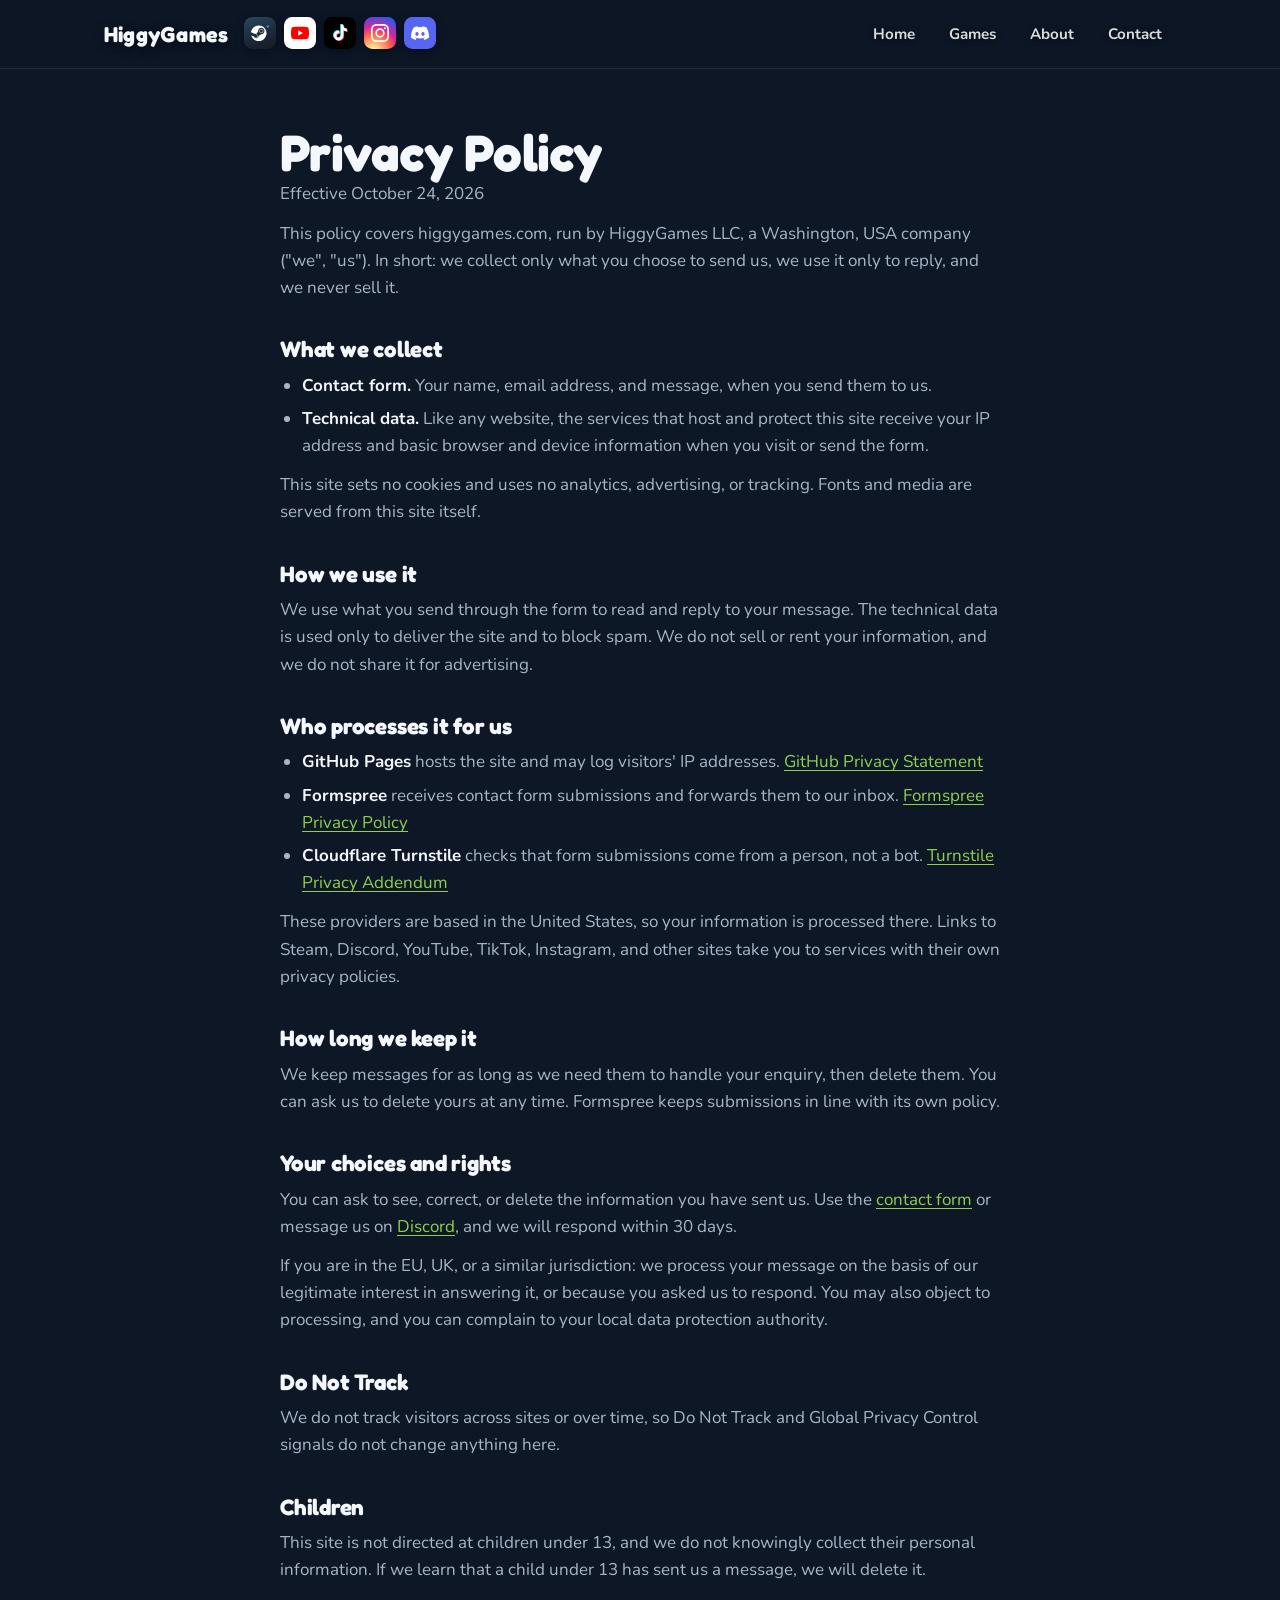
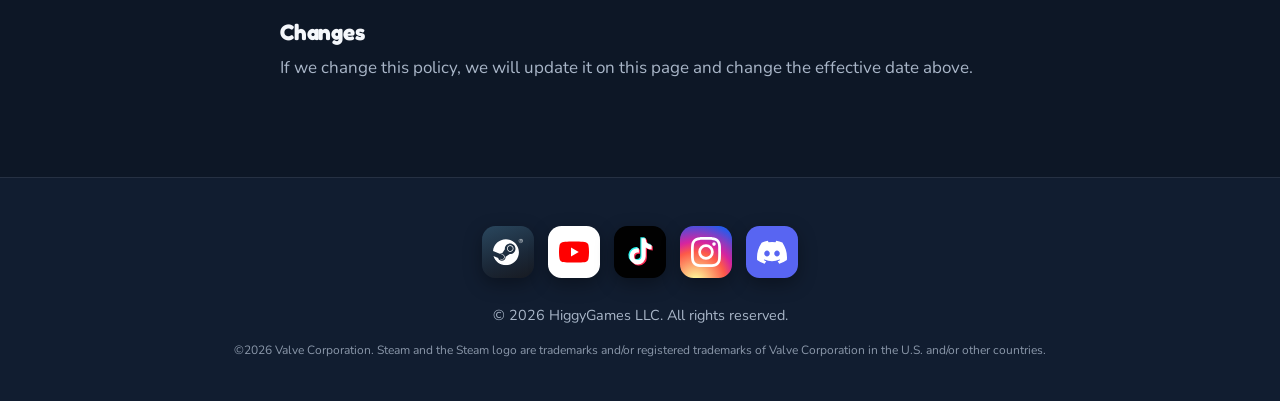
==== commit 05b9602e: "Link Steam buttons to the live Disc-yphus store page" ====
--- a/privacy.html
+++ b/privacy.html
@@ -79,7 +79,7 @@
 	<footer class="footer">
 		<div class="footer__inner">
 			<ul class="socials" aria-label="Social media">
-				<li><a href="#" data-external data-brand="steam" aria-label="Steam" title="Steam">
+				<li><a href="https://store.steampowered.com/app/5147760/Discyphus/" data-external data-brand="steam" aria-label="Steam" title="Steam">
 					<img src="assets/images/steam-logo.svg" alt="">
 				</a></li>
 				<li><a href="https://www.youtube.com/@HiggyGamesLLC" data-external data-brand="youtube" aria-label="YouTube" title="YouTube">
